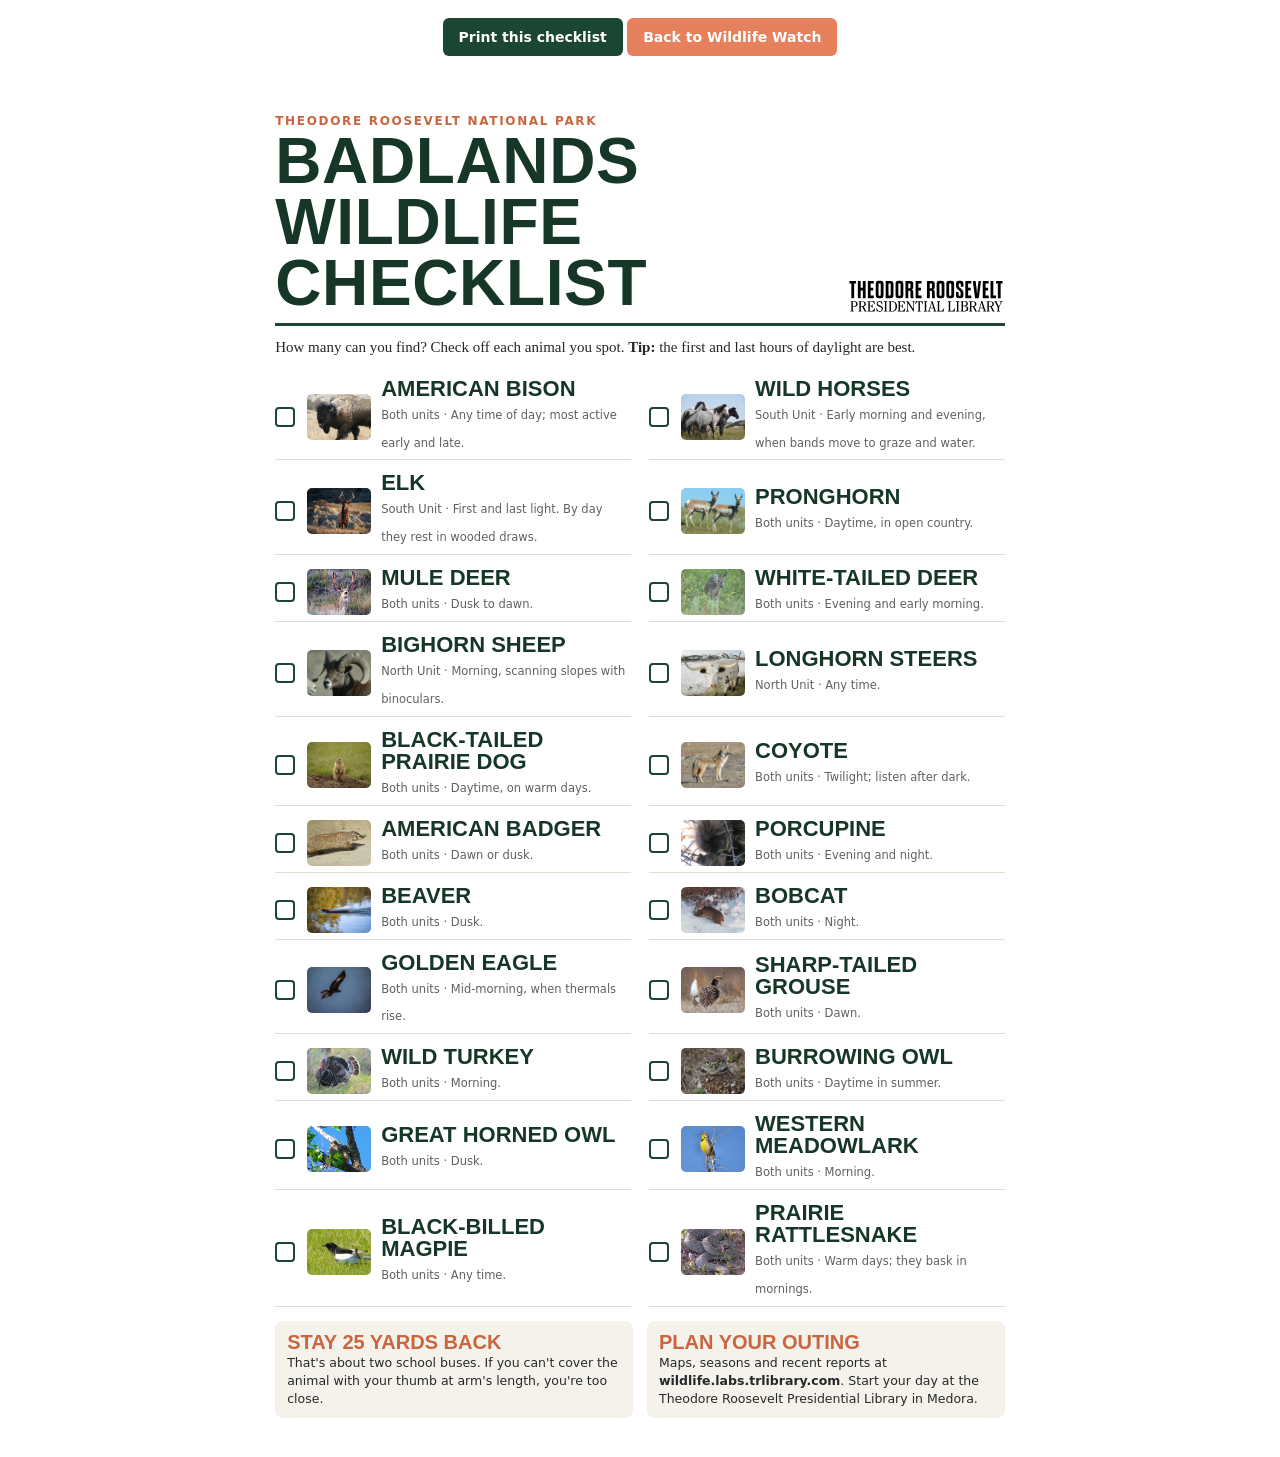
==== checklist.html @ 46544081 "initial build" ====
<!DOCTYPE html>
<html lang="en">
<head>
<meta charset="UTF-8">
<meta name="viewport" content="width=device-width, initial-scale=1">
<title>Badlands Wildlife Checklist — Theodore Roosevelt Presidential Library</title>
<link rel="stylesheet" href="assets/app.css">
<style>
  body { background: #fff; }
  .sheet { max-width: 8.5in; margin: 0 auto; padding: 0.4in 0.45in; }
  .top { display: flex; justify-content: space-between; align-items: flex-end; border-bottom: 3px solid var(--forest); padding-bottom: 10px; }
  .top h1 { font-size: 64px; }
  .top img { height: 34px; filter: invert(1) brightness(.2); }
  .intro { font-size: 15px; margin: 10px 0 14px; }
  .list { display: grid; grid-template-columns: 1fr 1fr; gap: 8px 18px; }
  .item { display: grid; grid-template-columns: 22px 64px 1fr; gap: 10px; align-items: center; break-inside: avoid; padding: 4px 0; border-bottom: 1px solid var(--line); }
  .box { width: 20px; height: 20px; border: 2px solid var(--forest); border-radius: 4px; background: #fff; padding: 0; box-shadow: none; }
  .thumb { width: 64px; height: 46px; border-radius: 5px; background: center/cover; }
  .item b { font: 700 22px/1 var(--display); text-transform: uppercase; color: var(--forest-dark); display: block; }
  .item small { font: 11.5px/1.3 var(--ui); color: var(--muted); }
  .foot { margin-top: 14px; display: grid; grid-template-columns: 1fr 1fr; gap: 14px; font: 12.5px/1.45 var(--ui); }
  .foot div { background: var(--sand-tint); border-radius: 8px; padding: 10px 12px; }
  .foot b { font: 700 20px var(--display); text-transform: uppercase; color: var(--orange-dark); display: block; }
  .noprint { text-align: center; margin: 18px 0; }
  @media print { .noprint { display: none; } .sheet { padding: 0; } @page { size: letter; margin: .4in; } }
</style>
</head>
<body>
<div class="noprint"><button class="btn" onclick="window.print()">Print this checklist</button> <a class="btn alt" href="./">Back to Wildlife Watch</a></div>
<div class="sheet">
  <div class="top">
    <div><div class="eyebrow">Theodore Roosevelt National Park</div><h1>Badlands Wildlife Checklist</h1></div>
    <img src="assets/trpl-logo.svg" alt="Theodore Roosevelt Presidential Library">
  </div>
  <p class="intro">How many can you find? Check off each animal you spot. <b>Tip:</b> the first and last hours of daylight are best.</p>
  <div class="list" id="list"></div>
  <div class="foot">
    <div><b>Stay 25 yards back</b>That's about two school buses. If you can't cover the animal with your thumb at arm's length, you're too close.</div>
    <div><b>Plan your outing</b>Maps, seasons and recent reports at <span style="font-weight:700">wildlife.labs.trlibrary.com</span>. Start your day at the Theodore Roosevelt Presidential Library in Medora.</div>
  </div>
</div>
<script>
fetch("data/species.json").then(r => r.json()).then(list => {
  document.getElementById("list").innerHTML = list.map(s => `
    <div class="item">
      <span class="box"></span>
      <span class="thumb" style="background-image:url('assets/photos/${s.photo}.jpg')"></span>
      <span><b>${s.name}</b><small>${s.units.length === 2 ? "Both units" : s.units[0] === "south" ? "South Unit" : "North Unit"} · ${s.bestTime}</small></span>
    </div>`).join("");
});
</script>
</body>
</html>
---- assets/app.css ----
/* ---- TRPL brand fonts (served from trlibrary.com) ---- */
@font-face { font-family: "Clearface"; font-weight: 400; font-style: normal; font-display: swap;
  src: url("https://www.trlibrary.com/themes/custom/trpl/css/clearfacestd-regular.woff2") format("woff2"); }
@font-face { font-family: "Clearface"; font-weight: 400; font-style: italic; font-display: swap;
  src: url("https://www.trlibrary.com/themes/custom/trpl/css/clearfacestd-italic.woff2") format("woff2"); }
@font-face { font-family: "Clearface"; font-weight: 700; font-style: normal; font-display: swap;
  src: url("https://www.trlibrary.com/themes/custom/trpl/css/clearfacestd-heavy.woff2") format("woff2"); }
@font-face { font-family: "Dharma Gothic E"; font-weight: 700; font-style: normal; font-display: swap;
  src: url("https://www.trlibrary.com/themes/custom/trpl/css/dharma_type-dharmagothice-bold.woff2") format("woff2"); }
@font-face { font-family: "Frutiger"; font-weight: 400; font-style: normal; font-display: swap;
  src: url("https://www.trlibrary.com/themes/custom/trpl/css/frutigerltstd-regular.woff2") format("woff2"); }
@font-face { font-family: "Frutiger"; font-weight: 700; font-style: normal; font-display: swap;
  src: url("https://www.trlibrary.com/themes/custom/trpl/css/frutigerltstd-bold.woff2") format("woff2"); }

:root {
  --dark-gray: #25282A;
  --forest: #1B4633;
  --forest-dark: #163728;
  --forest-bright: #8FC895;
  --night: #092A4D;
  --sand: #D1CCBD;
  --sand-tint: #F5F2EB;
  --paper: #FBFAF6;
  --orange: #E7805D;
  --orange-dark: #C9653F;
  --sunset: #FC924E;
  --muted: #5d625f;
  --line: #e2ddd0;
  --display: "Dharma Gothic E", "Oswald", "Archivo Narrow", "Helvetica Neue", sans-serif;
  --body: "Clearface", "Source Serif 4", Georgia, serif;
  --ui: "Frutiger", "Inter", system-ui, -apple-system, sans-serif;
  --radius: 10px;
  --shadow: 0 1px 2px rgba(0,0,0,.06), 0 6px 20px rgba(22,55,40,.08);
}

* { box-sizing: border-box; }
html { scroll-behavior: smooth; scroll-padding-top: 70px; }
body { margin: 0; background: var(--paper); color: var(--dark-gray); font-family: var(--body); font-size: 18px; line-height: 1.55; -webkit-font-smoothing: antialiased; }
img { max-width: 100%; display: block; }
a { color: var(--forest); text-decoration-thickness: 1px; text-underline-offset: 3px; }
a:hover { color: var(--orange-dark); }
button { font: inherit; cursor: pointer; }
.wrap { max-width: 1180px; margin: 0 auto; padding: 0 20px; }
.ui { font-family: var(--ui); }
.eyebrow { font-family: var(--ui); font-weight: 700; font-size: 12px; letter-spacing: .14em; text-transform: uppercase; color: var(--orange-dark); }
h1, h2, h3 { font-family: var(--display); font-weight: 700; text-transform: uppercase; letter-spacing: .01em; line-height: .95; margin: 0; color: var(--forest-dark); }
h2 { font-size: clamp(44px, 6vw, 72px); }
h3 { font-size: 30px; }
.lede { font-size: 21px; max-width: 760px; color: #3b3f3c; }
.small { font-size: 14px; color: var(--muted); font-family: var(--ui); }
.sr { position: absolute; width: 1px; height: 1px; overflow: hidden; clip: rect(0 0 0 0); }

/* ---- Masthead + hero ---- */
.masthead { background: var(--dark-gray); color: #fff; }
.masthead .wrap { display: flex; align-items: center; justify-content: space-between; gap: 16px; height: 58px; }
.masthead img { height: 30px; width: auto; }
.masthead a { color: #fff; font-family: var(--ui); font-size: 14px; text-decoration: none; opacity: .85; }
.masthead a:hover { opacity: 1; color: #fff; }
.hero { position: relative; min-height: 520px; display: flex; align-items: flex-end; color: #fff; background: #1d2b22 center/cover no-repeat; }
.hero::before { content: ""; position: absolute; inset: 0; background: linear-gradient(180deg, rgba(10,20,14,.05) 20%, rgba(10,20,14,.82) 100%); }
.hero .wrap { position: relative; padding-bottom: 46px; padding-top: 120px; width: 100%; }
.hero h1 { color: #fff; font-size: clamp(70px, 12vw, 150px); }
.hero p { font-size: 22px; max-width: 680px; margin: 10px 0 0; text-shadow: 0 1px 8px rgba(0,0,0,.4); }
.hero .eyebrow { color: var(--sunset); }
.hero-credit { position: absolute; right: 12px; bottom: 8px; font: 11px var(--ui); color: rgba(255,255,255,.7); z-index: 1; }

/* ---- Tabs ---- */
.tabs { position: sticky; top: 0; z-index: 1000; background: var(--forest-dark); box-shadow: 0 2px 10px rgba(0,0,0,.15); }
.tabs .wrap { display: flex; gap: 2px; overflow-x: auto; scrollbar-width: none; }
.tabs .wrap::-webkit-scrollbar { display: none; }
.tabs button { flex: 0 0 auto; background: none; border: 0; color: rgba(255,255,255,.75); font-family: var(--display); font-size: 22px; text-transform: uppercase; letter-spacing: .03em; padding: 14px 16px 12px; border-bottom: 3px solid transparent; }
.tabs button:hover { color: #fff; }
.tabs button[aria-selected="true"] { color: #fff; border-bottom-color: var(--orange); }

section.panel { padding: 64px 0 80px; }
section.panel[hidden] { display: none; }
.panel-head { display: flex; flex-wrap: wrap; align-items: flex-end; justify-content: space-between; gap: 20px; margin-bottom: 28px; }

/* ---- Chips / filters ---- */
.chips { display: flex; flex-wrap: wrap; gap: 8px; }
.chip { font-family: var(--ui); font-size: 14px; border: 1px solid var(--line); background: #fff; color: var(--dark-gray); padding: 7px 14px; border-radius: 999px; }
.chip:hover { border-color: var(--forest); }
.chip[aria-pressed="true"] { background: var(--forest); border-color: var(--forest); color: #fff; }

/* ---- Species cards ---- */
.grid { display: grid; grid-template-columns: repeat(auto-fill, minmax(255px, 1fr)); gap: 20px; }
.card { background: #fff; border-radius: var(--radius); overflow: hidden; box-shadow: var(--shadow); display: flex; flex-direction: column; border: 0; padding: 0; text-align: left; color: inherit; transition: transform .15s ease, box-shadow .15s ease; }
.card:hover { transform: translateY(-3px); box-shadow: 0 2px 4px rgba(0,0,0,.06), 0 14px 30px rgba(22,55,40,.14); }
.card .ph { aspect-ratio: 4/3; background: var(--sand) center/cover; position: relative; }
.card .badge { position: absolute; left: 10px; top: 10px; }
.badge { display: inline-block; font: 700 11px var(--ui); letter-spacing: .08em; text-transform: uppercase; padding: 4px 8px; border-radius: 4px; background: rgba(255,255,255,.92); color: var(--forest-dark); }
.badge.reintroduced { background: var(--forest); color: #fff; }
.badge.historic { background: var(--orange); color: #fff; }
.card .body { padding: 14px 16px 16px; display: flex; flex-direction: column; gap: 6px; flex: 1; }
.card h3 { font-size: 28px; }
.card p { margin: 0; font-size: 16px; color: #444; line-height: 1.4; }
.card .meta { margin-top: auto; padding-top: 8px; display: flex; justify-content: space-between; align-items: center; gap: 8px; }
.units { font: 12px var(--ui); color: var(--muted); }
.months { display: grid; grid-template-columns: repeat(12, 1fr); gap: 2px; width: 108px; }
.months i { height: 8px; border-radius: 2px; background: #ebe7dc; }
.months i.on { background: var(--orange); }
.card.feature { grid-column: span 2; }
.card.feature .ph { aspect-ratio: 16/9; }
@media (max-width: 620px) { .card.feature { grid-column: span 1; } }

/* ---- Detail drawer ---- */
.drawer { position: fixed; inset: 0; z-index: 2000; display: none; }
.drawer.open { display: block; }
.drawer .scrim { position: absolute; inset: 0; background: rgba(15,20,17,.55); }
.drawer .sheet { position: absolute; right: 0; top: 0; bottom: 0; width: min(760px, 100%); background: var(--paper); overflow-y: auto; box-shadow: -10px 0 40px rgba(0,0,0,.25); }
.drawer .close { position: sticky; top: 12px; float: right; margin: 12px 12px 0 0; z-index: 3; width: 42px; height: 42px; border-radius: 50%; border: 0; background: rgba(255,255,255,.95); font-size: 24px; line-height: 1; box-shadow: var(--shadow); }
.drawer .big { aspect-ratio: 3/2; background: var(--sand) center/cover; }
.drawer .thumbs { display: flex; gap: 6px; padding: 8px 24px 0; overflow-x: auto; }
.drawer .thumbs button { flex: 0 0 76px; height: 56px; border: 2px solid transparent; border-radius: 6px; background: center/cover; padding: 0; }
.drawer .thumbs button[aria-current="true"] { border-color: var(--orange); }
.drawer .credit { font: 11px var(--ui); color: var(--muted); padding: 6px 24px 0; }
.drawer .content { padding: 18px 24px 40px; }
.drawer h2 { font-size: 64px; }
.drawer .sci { font-style: italic; color: var(--muted); margin: 2px 0 12px; }
.facts { display: grid; grid-template-columns: 1fr 1fr; gap: 12px; margin: 20px 0; }
.fact { background: #fff; border-radius: 8px; padding: 12px 14px; border: 1px solid var(--line); }
.fact b { display: block; font: 700 11px var(--ui); text-transform: uppercase; letter-spacing: .1em; color: var(--orange-dark); margin-bottom: 4px; }
.fact span { font-size: 16px; line-height: 1.4; }
.tr-note { border-left: 4px solid var(--orange); background: var(--sand-tint); padding: 14px 18px; margin: 20px 0; border-radius: 0 8px 8px 0; }
.tr-note b { font: 700 11px var(--ui); text-transform: uppercase; letter-spacing: .1em; color: var(--forest); display: block; margin-bottom: 4px; }
.safety { background: #fff4ee; border: 1px solid #f4c9b6; border-radius: 8px; padding: 12px 14px; font-size: 16px; }
.events { list-style: none; padding: 0; margin: 10px 0; display: grid; gap: 6px; }
.events li { display: flex; gap: 10px; align-items: baseline; font-size: 16px; }
.events .when { font: 700 12px var(--ui); color: #fff; background: var(--forest); padding: 2px 8px; border-radius: 4px; white-space: nowrap; }
.events li.now .when { background: var(--orange); }
.chart { margin: 8px 0 20px; }
.chart .bars { display: grid; gap: 3px; align-items: end; height: 90px; }
.chart .bars div { background: var(--forest-bright); border-radius: 3px 3px 0 0; min-height: 2px; position: relative; }
.chart .bars div.hi { background: var(--forest); }
.chart .bars div.cur { outline: 2px solid var(--orange); outline-offset: 1px; }
.chart .labels { display: grid; gap: 3px; font: 11px var(--ui); color: var(--muted); text-align: center; margin-top: 4px; }

/* ---- Horses ---- */
.horse-hero { display: grid; grid-template-columns: 1.2fr 1fr; gap: 28px; align-items: center; margin-bottom: 48px; }
.horse-hero .collage { display: grid; grid-template-columns: 2fr 1fr; grid-template-rows: 1fr 1fr; gap: 8px; height: 440px; }
.horse-hero .collage div { background: center/cover; border-radius: 8px; }
.horse-hero .collage div:first-child { grid-row: span 2; }
.stat { display: flex; align-items: baseline; gap: 12px; margin: 18px 0; }
.stat strong { font: 700 72px/1 var(--display); color: var(--orange-dark); }
@media (max-width: 860px) { .horse-hero { grid-template-columns: 1fr; } .horse-hero .collage { height: 320px; } }
.timeline { position: relative; margin: 30px 0 60px; padding-left: 30px; }
.timeline::before { content: ""; position: absolute; left: 8px; top: 6px; bottom: 6px; width: 3px; background: var(--sand); }
.tl { position: relative; padding: 0 0 26px; }
.tl::before { content: ""; position: absolute; left: -29px; top: 6px; width: 15px; height: 15px; border-radius: 50%; background: var(--forest); border: 3px solid var(--paper); }
.tl.flag::before { background: var(--orange); }
.tl .when { font: 700 13px var(--ui); letter-spacing: .08em; text-transform: uppercase; color: var(--orange-dark); }
.tl h4 { font-family: var(--display); font-size: 28px; text-transform: uppercase; margin: 2px 0 4px; color: var(--forest-dark); font-weight: 700; }
.tl p { margin: 0; max-width: 760px; font-size: 17px; }
.tl .src { font: 11px var(--ui); color: var(--muted); }
.two { display: grid; grid-template-columns: 1fr 1fr; gap: 36px; }
@media (max-width: 860px) { .two { grid-template-columns: 1fr; } }
.box { background: #fff; border-radius: var(--radius); padding: 22px 24px; box-shadow: var(--shadow); }
.band-pts { display: grid; gap: 12px; margin-top: 12px; }
.band-pts div b { font-family: var(--ui); font-size: 15px; display: block; color: var(--forest); }
.band-pts div { font-size: 16px; }
.coats { display: grid; grid-template-columns: repeat(auto-fill, minmax(150px, 1fr)); gap: 12px; margin-top: 12px; }
.coat { display: flex; gap: 10px; align-items: flex-start; font-size: 14px; line-height: 1.35; }
.coat i { flex: 0 0 38px; height: 38px; border-radius: 50%; border: 2px solid #fff; box-shadow: 0 0 0 1px var(--line); }
.coat b { font-family: var(--ui); display: block; font-size: 14px; }
.partners { display: grid; grid-template-columns: repeat(auto-fill, minmax(240px, 1fr)); gap: 12px; margin-top: 14px; }
.partners a { display: block; background: #fff; border: 1px solid var(--line); border-radius: 8px; padding: 14px 16px; text-decoration: none; color: inherit; }
.partners a:hover { border-color: var(--forest); }
.partners b { font-family: var(--ui); display: block; color: var(--forest); }
.partners span { font-size: 14px; color: var(--muted); }

/* ---- Map ---- */
.map-layout { display: grid; grid-template-columns: 320px 1fr; gap: 0; border-radius: var(--radius); overflow: hidden; box-shadow: var(--shadow); background: #fff; }
.map-side { padding: 18px; max-height: 640px; overflow-y: auto; border-right: 1px solid var(--line); }
.map-side h4 { font: 700 12px var(--ui); text-transform: uppercase; letter-spacing: .1em; color: var(--orange-dark); margin: 16px 0 8px; }
.map-side h4:first-child { margin-top: 0; }
.map-side select { width: 100%; font: 15px var(--ui); padding: 8px; border: 1px solid var(--line); border-radius: 6px; background: #fff; }
.toggle { display: flex; align-items: center; gap: 8px; font: 14px var(--ui); margin: 6px 0; }
.toggle input { accent-color: var(--forest); width: 16px; height: 16px; }
.swatch { display: inline-block; width: 14px; height: 14px; border-radius: 3px; vertical-align: -2px; }
#map { height: 640px; }
.spot-list { list-style: none; padding: 0; margin: 0; display: grid; gap: 6px; }
.spot-list button { width: 100%; text-align: left; background: var(--sand-tint); border: 0; border-radius: 6px; padding: 8px 10px; font: 14px var(--ui); color: var(--dark-gray); }
.spot-list button:hover { background: #ece6d6; }
.spot-list small { display: block; color: var(--muted); font-size: 12px; }
@media (max-width: 860px) { .map-layout { grid-template-columns: 1fr; } .map-side { max-height: none; border-right: 0; border-bottom: 1px solid var(--line); } #map { height: 480px; } }
.leaflet-popup-content { font-family: var(--ui); font-size: 14px; line-height: 1.4; }
.leaflet-popup-content b { font-family: var(--display); font-size: 22px; text-transform: uppercase; font-weight: 700; color: var(--forest-dark); display: block; }
.pin { width: 26px; height: 26px; border-radius: 50% 50% 50% 0; transform: rotate(-45deg); background: var(--forest); border: 3px solid #fff; box-shadow: 0 2px 6px rgba(0,0,0,.35); }
.pin.start { background: var(--orange); }
.pin.hit { background: var(--orange-dark); width: 30px; height: 30px; }

/* ---- Planner ---- */
.planner-controls { display: flex; flex-wrap: wrap; gap: 14px; align-items: end; background: #fff; padding: 18px 20px; border-radius: var(--radius); box-shadow: var(--shadow); margin-bottom: 26px; }
.planner-controls label { font: 700 12px var(--ui); text-transform: uppercase; letter-spacing: .1em; color: var(--forest); display: grid; gap: 6px; }
.planner-controls input, .planner-controls select { font: 16px var(--ui); padding: 9px 10px; border: 1px solid var(--line); border-radius: 6px; background: var(--paper); }
.btn { font: 700 14px var(--ui); background: var(--forest); color: #fff; border: 0; border-radius: 6px; padding: 11px 16px; text-decoration: none; display: inline-block; }
.btn:hover { background: var(--forest-dark); color: #fff; }
.btn.alt { background: var(--orange); }
.btn.alt:hover { background: var(--orange-dark); }
.sunbar { position: relative; height: 46px; border-radius: 8px; overflow: hidden; background: linear-gradient(90deg, #0c1b33, #0c1b33); margin: 14px 0 6px; }
.sunbar .day { position: absolute; top: 0; bottom: 0; background: linear-gradient(90deg, var(--sunset), #f7d77a 15%, #cfe6f5 35%, #cfe6f5 65%, #f7d77a 85%, var(--sunset)); }
.sunbar .gold { position: absolute; top: 0; bottom: 0; background: repeating-linear-gradient(45deg, rgba(231,128,93,.85), rgba(231,128,93,.85) 6px, rgba(252,146,78,.85) 6px, rgba(252,146,78,.85) 12px); }
.sunbar-labels { display: flex; justify-content: space-between; font: 12px var(--ui); color: var(--muted); }
.times { display: grid; grid-template-columns: repeat(auto-fit, minmax(150px, 1fr)); gap: 10px; margin: 16px 0; }
.times div { background: var(--sand-tint); border-radius: 8px; padding: 10px 12px; }
.times b { display: block; font: 700 11px var(--ui); text-transform: uppercase; letter-spacing: .1em; color: var(--muted); }
.times span { font: 700 26px var(--display); color: var(--forest-dark); }
.bets { display: grid; gap: 10px; margin-top: 12px; }
.bet { display: grid; grid-template-columns: 64px 1fr auto; gap: 12px; align-items: center; background: #fff; border-radius: 8px; padding: 8px; border: 1px solid var(--line); cursor: pointer; text-align: left; font: inherit; color: inherit; }
.bet:hover { border-color: var(--forest); }
.bet .t { width: 64px; height: 48px; border-radius: 6px; background: center/cover; }
.bet b { font-family: var(--display); font-size: 22px; text-transform: uppercase; color: var(--forest-dark); font-weight: 700; display: block; line-height: 1; }
.bet small { font: 13px var(--ui); color: var(--muted); }
.meter { width: 90px; height: 8px; background: #ebe7dc; border-radius: 4px; overflow: hidden; }
.meter i { display: block; height: 100%; background: var(--orange); }
.route { counter-reset: r; list-style: none; padding: 0; margin: 12px 0 0; display: grid; gap: 10px; }
.route li { counter-increment: r; position: relative; padding-left: 40px; font-size: 16px; }
.route li::before { content: counter(r); position: absolute; left: 0; top: 0; width: 28px; height: 28px; border-radius: 50%; background: var(--forest); color: #fff; font: 700 14px/28px var(--ui); text-align: center; }
.route b { font-family: var(--ui); }
.links { display: grid; grid-template-columns: repeat(auto-fit, minmax(220px, 1fr)); gap: 12px; margin-top: 26px; }
.links a { background: var(--forest-dark); color: #fff; border-radius: 8px; padding: 16px 18px; text-decoration: none; display: block; }
.links a b { font-family: var(--display); font-size: 26px; text-transform: uppercase; display: block; font-weight: 700; }
.links a span { font: 14px var(--ui); opacity: .85; }
.links a:hover { background: var(--forest); color: #fff; }

/* ---- Reports ---- */
.reports { display: grid; grid-template-columns: repeat(auto-fill, minmax(300px, 1fr)); gap: 16px; }
.report { background: #fff; border-radius: var(--radius); box-shadow: var(--shadow); padding: 14px; display: grid; grid-template-columns: 70px 1fr; gap: 12px; }
.report .t { width: 70px; height: 70px; border-radius: 8px; background: center/cover; }
.report b { font-family: var(--display); font-size: 24px; text-transform: uppercase; color: var(--forest-dark); font-weight: 700; display: block; line-height: 1; }
.report ul { list-style: none; padding: 0; margin: 6px 0 0; font: 14px var(--ui); }
.report li { display: flex; justify-content: space-between; gap: 8px; padding: 3px 0; border-bottom: 1px dotted var(--line); }
.report li span:last-child { color: var(--muted); white-space: nowrap; }
.heat { overflow-x: auto; margin-top: 18px; }
.heat table { border-collapse: separate; border-spacing: 3px; font: 13px var(--ui); min-width: 640px; width: 100%; }
.heat th { font-weight: 400; color: var(--muted); }
.heat th.sp { text-align: left; color: var(--dark-gray); white-space: nowrap; padding-right: 8px; }
.heat td { height: 26px; border-radius: 4px; min-width: 34px; }
.notice { background: var(--sand-tint); border-radius: 8px; padding: 14px 16px; font: 14px/1.5 var(--ui); color: #444; margin: 18px 0; }

/* ---- Safety ---- */
.rules { display: grid; grid-template-columns: repeat(auto-fit, minmax(240px, 1fr)); gap: 16px; }
.rule { background: #fff; border-radius: var(--radius); padding: 20px; box-shadow: var(--shadow); }
.rule .big { font: 700 64px/1 var(--display); color: var(--orange-dark); }
.rule h4 { font-family: var(--display); font-size: 26px; text-transform: uppercase; margin: 6px 0; color: var(--forest-dark); font-weight: 700; }
.rule p { margin: 0; font-size: 16px; }
.yardstick { margin: 30px 0 10px; background: #fff; border-radius: var(--radius); padding: 22px; box-shadow: var(--shadow); }
.yardstick svg { width: 100%; height: auto; }

footer.site { background: var(--dark-gray); color: rgba(255,255,255,.8); padding: 36px 0; font: 14px/1.6 var(--ui); }
footer.site a { color: #fff; }
footer.site .wrap { display: grid; gap: 10px; }

/* ---- Embedded mode ---- */
body.embed { background: transparent; }
body.embed .masthead, body.embed .hero, body.embed footer.site { display: none; }
body.embed section.panel { padding: 24px 0; }
body.embed.single .tabs { display: none; }
body.embed .wrap { padding: 0 4px; }

@media print { .tabs, .masthead, .hero { display: none; } }
@media (prefers-reduced-motion: reduce) { * { transition: none !important; scroll-behavior: auto !important; } }

.chart .bars div.na, .heat td.na { background: repeating-linear-gradient(45deg, #f1ede3, #f1ede3 4px, #e4dfd2 4px, #e4dfd2 8px); }
.chart .bars div.na { opacity: .7; }
.ms { font-family: "Material Symbols Rounded"; font-weight: 400; font-style: normal; font-size: 44px; line-height: 1; display: inline-block; font-variation-settings: "FILL" 1; color: var(--orange-dark); -webkit-font-smoothing: antialiased; }
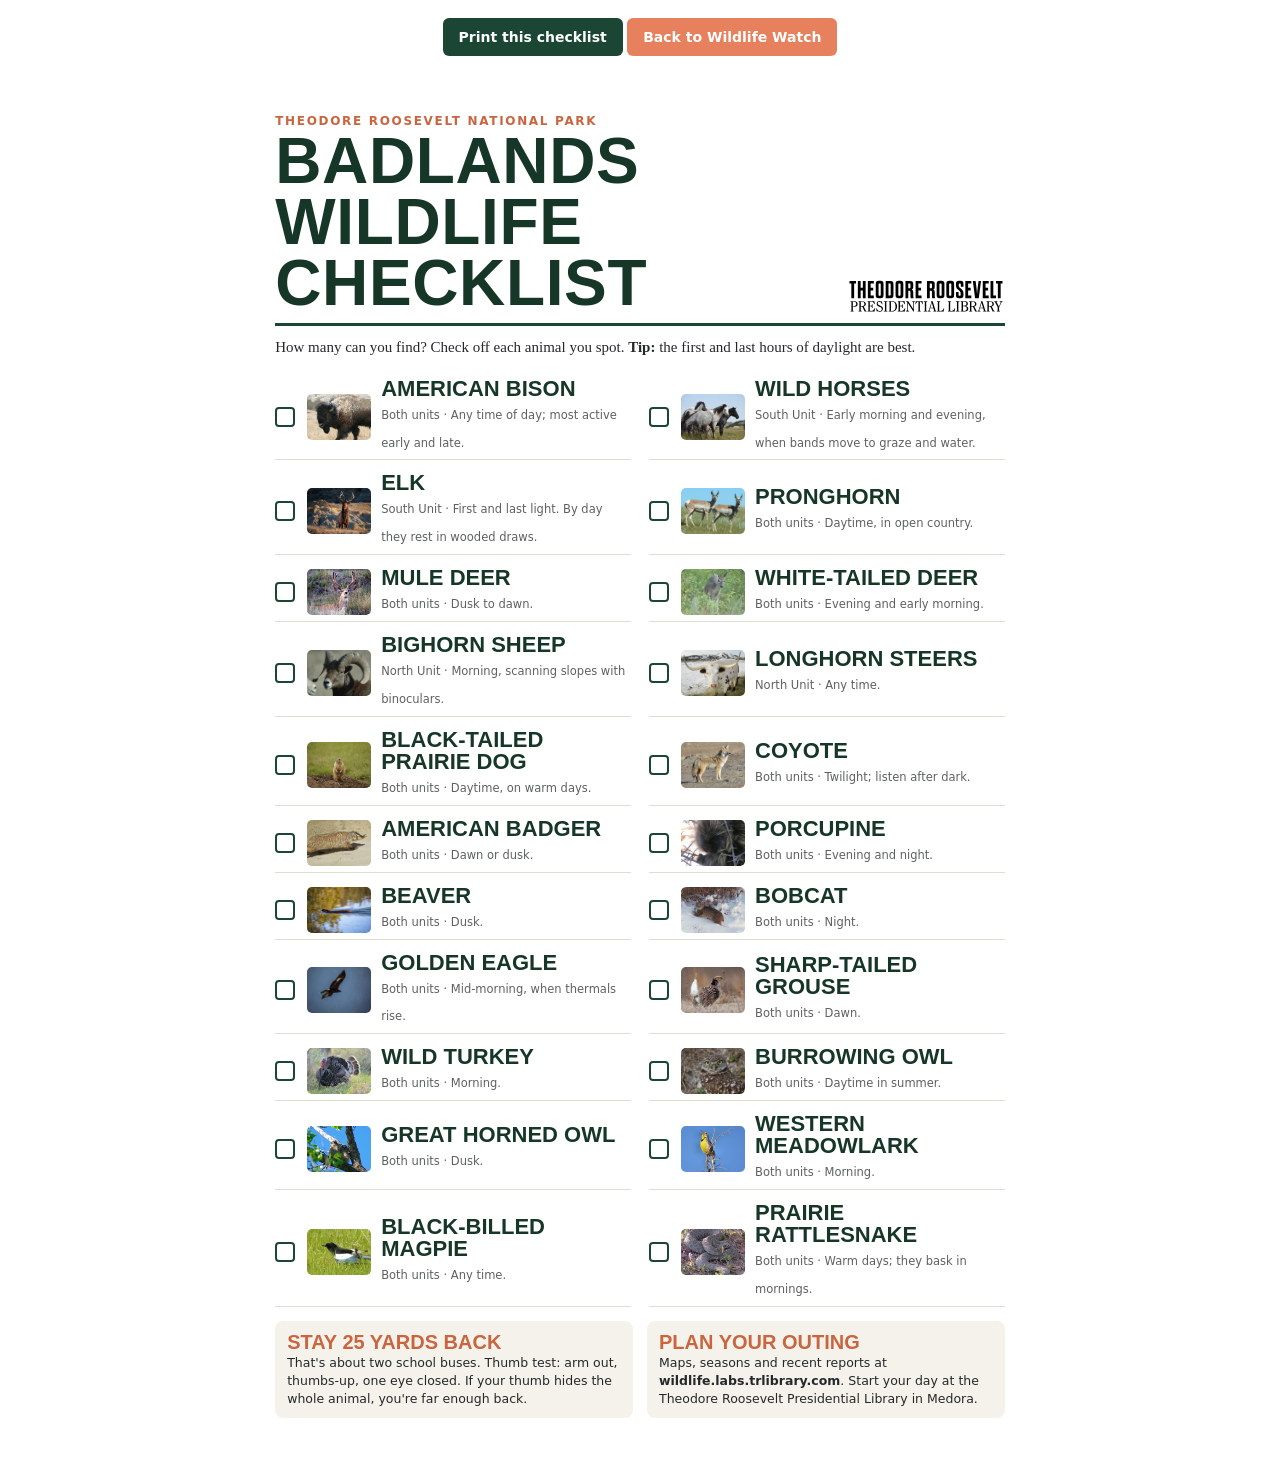
==== commit 76cccfac: "UI changes" ====
--- a/checklist.html
+++ b/checklist.html
@@ -35,7 +35,7 @@
   <p class="intro">How many can you find? Check off each animal you spot. <b>Tip:</b> the first and last hours of daylight are best.</p>
   <div class="list" id="list"></div>
   <div class="foot">
-    <div><b>Stay 25 yards back</b>That's about two school buses. If you can't cover the animal with your thumb at arm's length, you're too close.</div>
+    <div><b>Stay 25 yards back</b>That's about two school buses. Thumb test: arm out, thumbs-up, one eye closed. If your thumb hides the whole animal, you're far enough back.</div>
     <div><b>Plan your outing</b>Maps, seasons and recent reports at <span style="font-weight:700">wildlife.labs.trlibrary.com</span>. Start your day at the Theodore Roosevelt Presidential Library in Medora.</div>
   </div>
 </div>
--- a/assets/app.css
+++ b/assets/app.css
@@ -103,19 +103,34 @@
 .card.feature .ph { aspect-ratio: 16/9; }
 @media (max-width: 620px) { .card.feature { grid-column: span 1; } }
 
-/* ---- Detail drawer ---- */
+/* ---- Detail pop-up (centered dialog) ---- */
 .drawer { position: fixed; inset: 0; z-index: 2000; display: none; }
 .drawer.open { display: block; }
-.drawer .scrim { position: absolute; inset: 0; background: rgba(15,20,17,.55); }
-.drawer .sheet { position: absolute; right: 0; top: 0; bottom: 0; width: min(760px, 100%); background: var(--paper); overflow-y: auto; box-shadow: -10px 0 40px rgba(0,0,0,.25); }
-.drawer .close { position: sticky; top: 12px; float: right; margin: 12px 12px 0 0; z-index: 3; width: 42px; height: 42px; border-radius: 50%; border: 0; background: rgba(255,255,255,.95); font-size: 24px; line-height: 1; box-shadow: var(--shadow); }
-.drawer .big { aspect-ratio: 3/2; background: var(--sand) center/cover; }
+.drawer .scrim { position: absolute; inset: 0; background: rgba(15,20,17,.62); animation: wwFade .18s ease-out; }
+.drawer .stage { position: absolute; inset: 0; display: flex; align-items: center; justify-content: center; padding: 24px 16px; pointer-events: none; }
+.drawer .sheet { pointer-events: auto; position: relative; width: min(940px, 100%); max-height: 100%; overflow-y: auto; overscroll-behavior: contain; background: var(--paper); border-radius: 14px; box-shadow: 0 24px 70px rgba(0,0,0,.35); animation: wwPop .2s ease-out; }
+.drawer .bar { position: sticky; top: 0; z-index: 3; display: flex; justify-content: space-between; align-items: center; gap: 8px; padding: 10px 12px; pointer-events: none; height: 0; overflow: visible; }
+.drawer .bar > * { pointer-events: auto; }
+.drawer .nav { display: flex; gap: 6px; margin-top: 44px; }
+.drawer .close, .drawer .nav button { width: 40px; height: 40px; border-radius: 50%; border: 0; background: rgba(255,255,255,.95); font-size: 22px; line-height: 1; box-shadow: 0 2px 10px rgba(0,0,0,.2); color: var(--forest-dark); margin-top: 44px; }
+.drawer .nav button { margin-top: 0; font-size: 18px; }
+.drawer .close:hover, .drawer .nav button:hover { background: #fff; color: var(--orange-dark); }
+.drawer .big { aspect-ratio: 16/8; background: var(--sand) center/cover; border-radius: 14px 14px 0 0; }
 .drawer .thumbs { display: flex; gap: 6px; padding: 8px 24px 0; overflow-x: auto; }
 .drawer .thumbs button { flex: 0 0 76px; height: 56px; border: 2px solid transparent; border-radius: 6px; background: center/cover; padding: 0; }
 .drawer .thumbs button[aria-current="true"] { border-color: var(--orange); }
 .drawer .credit { font: 11px var(--ui); color: var(--muted); padding: 6px 24px 0; }
-.drawer .content { padding: 18px 24px 40px; }
-.drawer h2 { font-size: 64px; }
+.drawer .content { padding: 18px 28px 32px; }
+.drawer .counter { font: 12px var(--ui); color: var(--muted); }
+@keyframes wwFade { from { opacity: 0; } to { opacity: 1; } }
+@keyframes wwPop { from { opacity: 0; transform: translateY(10px) scale(.98); } to { opacity: 1; transform: none; } }
+/* Embedded: the iframe is as tall as its content, so pin the dialog to the slice
+   of the iframe the reader can actually see (reported by embed.js). */
+body.embed .drawer .stage { position: absolute; inset: auto 0 auto 0; top: var(--vp-top, 0px); height: var(--vp-h, 100vh); }
+body.embed .drawer .scrim { position: absolute; }
+body.embed.single .drawer { position: absolute; }
+@media (max-width: 620px) { .drawer .stage { padding: 10px 8px; } .drawer .content { padding: 16px 18px 26px; } .drawer h2 { font-size: 48px !important; } }
+.drawer h2 { font-size: 60px; }
 .drawer .sci { font-style: italic; color: var(--muted); margin: 2px 0 12px; }
 .facts { display: grid; grid-template-columns: 1fr 1fr; gap: 12px; margin: 20px 0; }
 .fact { background: #fff; border-radius: 8px; padding: 12px 14px; border: 1px solid var(--line); }
@@ -264,3 +279,25 @@
 .chart .bars div.na, .heat td.na { background: repeating-linear-gradient(45deg, #f1ede3, #f1ede3 4px, #e4dfd2 4px, #e4dfd2 8px); }
 .chart .bars div.na { opacity: .7; }
 .ms { font-family: "Material Symbols Rounded"; font-weight: 400; font-style: normal; font-size: 44px; line-height: 1; display: inline-block; font-variation-settings: "FILL" 1; color: var(--orange-dark); -webkit-font-smoothing: antialiased; }
+
+/* ---- Embed tab ---- */
+pre.code { background: var(--dark-gray); color: #f3efe7; border-radius: 8px; padding: 12px 14px; overflow-x: auto; font: 13px/1.5 ui-monospace, SFMono-Regular, Menlo, monospace; margin: 8px 0 0; white-space: pre; }
+code { font-family: ui-monospace, SFMono-Regular, Menlo, monospace; font-size: .88em; }
+.embed-list { display: grid; gap: 14px; margin-top: 14px; }
+.emb { background: #fff; border-radius: var(--radius); box-shadow: var(--shadow); padding: 16px 18px; display: grid; grid-template-columns: 120px 1fr; gap: 16px; align-items: start; }
+.emb .t { width: 120px; height: 90px; border-radius: 8px; background: center/cover; }
+.emb b.name { font: 700 26px/1 var(--display); text-transform: uppercase; color: var(--forest-dark); display: block; }
+.emb p { margin: 4px 0 8px; font-size: 16px; }
+.emb .row { display: flex; gap: 8px; flex-wrap: wrap; align-items: center; }
+.emb pre.code { margin-top: 10px; }
+.emb .preview { grid-column: 1 / -1; border: 1px dashed var(--sand); border-radius: 8px; padding: 8px; background: var(--paper); }
+.btn.ghost { background: #fff; color: var(--forest); border: 1px solid var(--forest); }
+.btn.ghost:hover { background: var(--sand-tint); color: var(--forest-dark); }
+.opt-table table { width: 100%; border-collapse: collapse; font: 15px var(--ui); }
+.opt-table th, .opt-table td { text-align: left; padding: 9px 10px; border-bottom: 1px solid var(--line); vertical-align: top; }
+.opt-table th { font-size: 12px; text-transform: uppercase; letter-spacing: .08em; color: var(--muted); }
+.link-list { font: 15px/1.9 var(--ui); padding-left: 18px; }
+body.embed .tab-embed { display: none; }
+@media (max-width: 620px) { .emb { grid-template-columns: 1fr; } .emb .t { width: 100%; height: 140px; } }
+.thumb-tip { display: flex; gap: 12px; align-items: flex-start; margin-top: 14px; background: var(--sand-tint); border-radius: 8px; padding: 12px 14px; font-size: 16px; line-height: 1.45; }
+.thumb-tip .ms { font-size: 30px; flex: 0 0 auto; }
